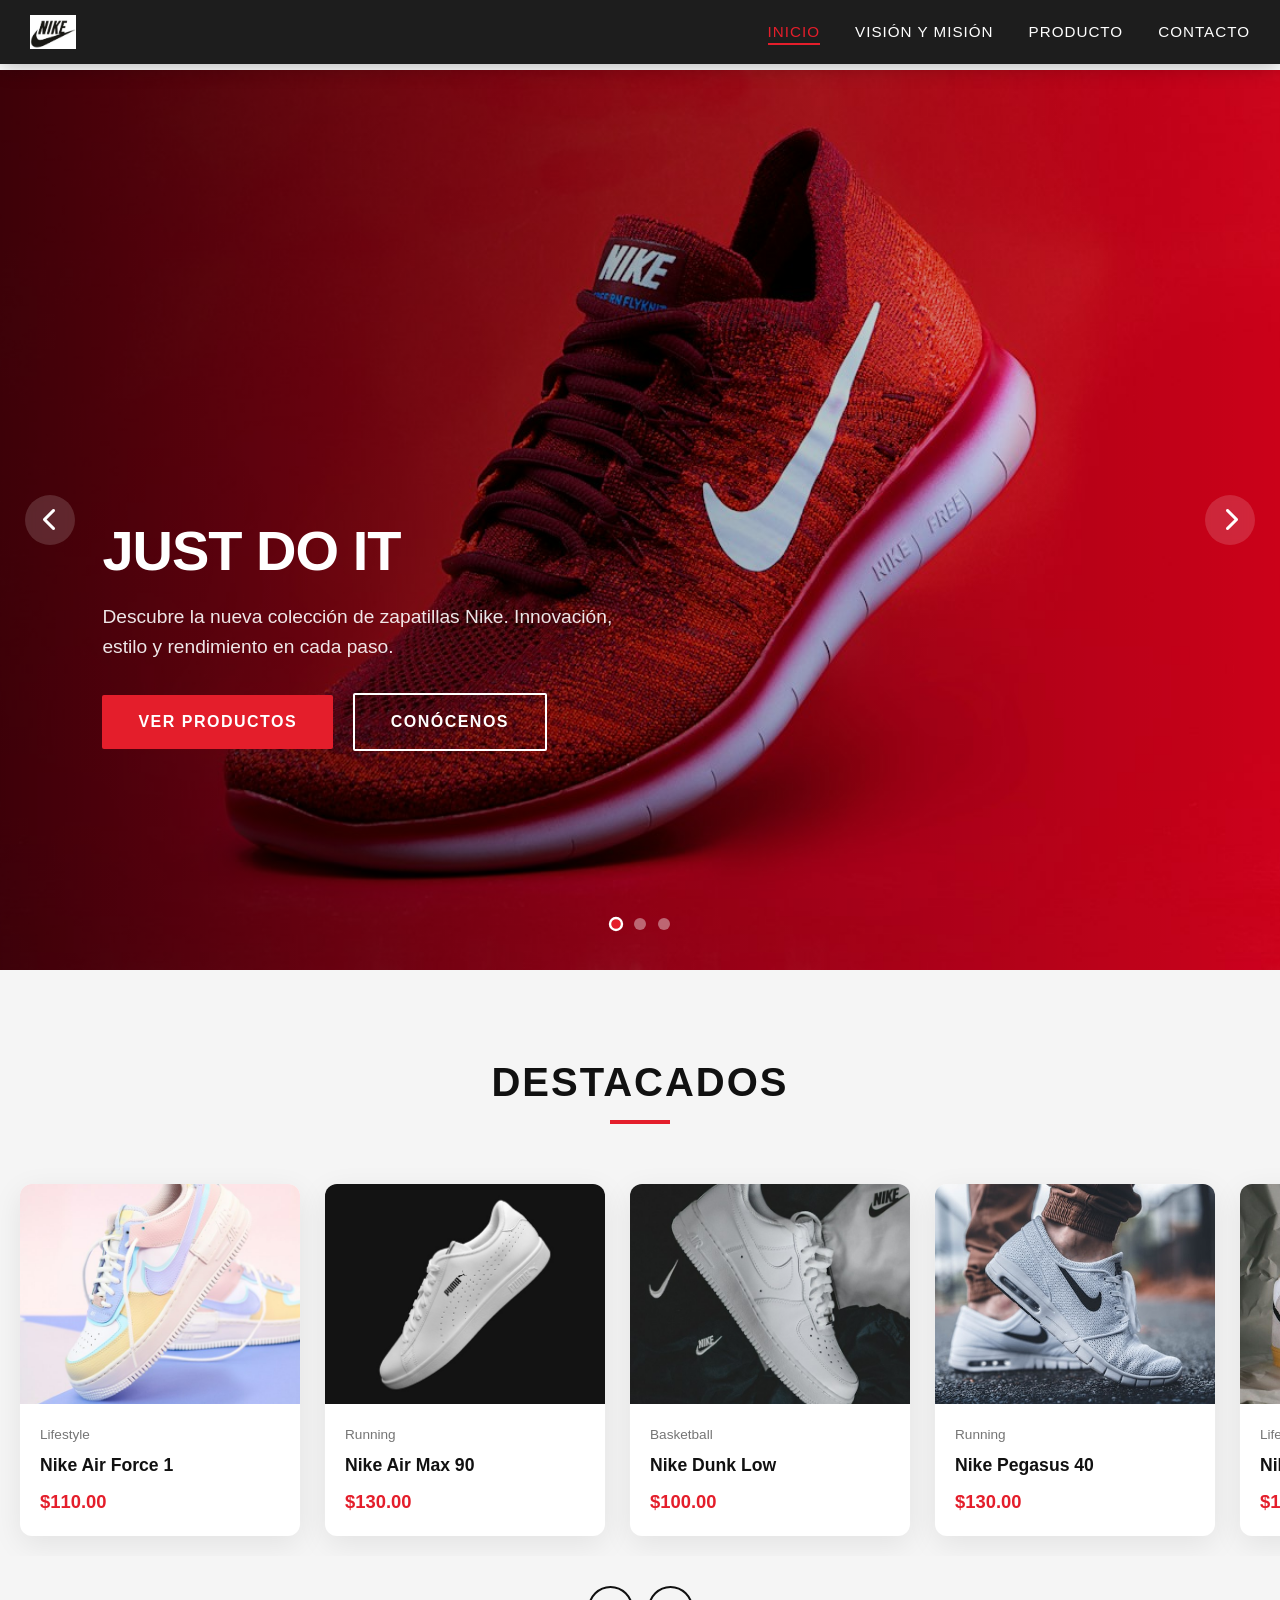
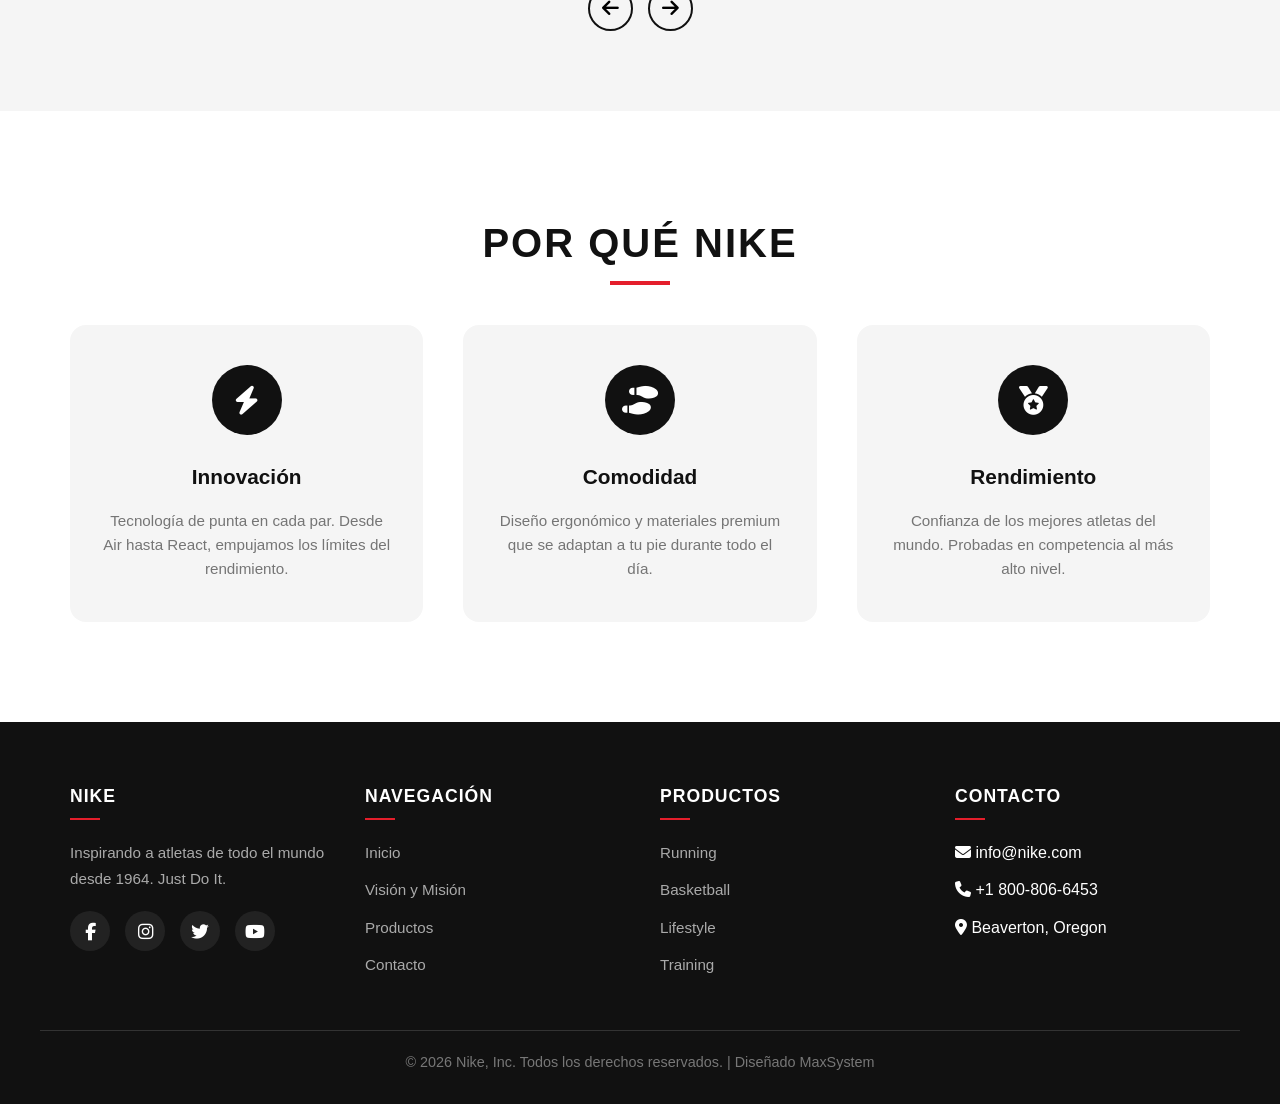
==== index.html @ 15cbea30 "Add files via upload" ====
<!DOCTYPE html>
<html lang="es">
<head>
    <meta charset="UTF-8">
    <meta name="viewport" content="width=device-width, initial-scale=1.0">
    <title>Nike Sneakers | Inicio</title>
    <link rel="stylesheet" href="css/styles.css">
    <link rel="stylesheet" href="https://cdnjs.cloudflare.com/ajax/libs/font-awesome/6.5.1/css/all.min.css">
</head>
<body>
    <!-- HEADER / NAV -->
    <header>
        <div class="nav-container">
            <a href="index.html" class="logo">
                <img src="img/logo.jpg" alt="Nike Logo">
            </a>
            <ul class="nav-menu">
                <li><a href="index.html" class="active">Inicio</a></li>
                <li><a href="vision.html">Visión y Misión</a></li>
                <li><a href="producto.html">Producto</a></li>
                <li><a href="contacto.html">Contacto</a></li>
            </ul>
            <div class="menu-toggle">
                <span></span>
                <span></span>
                <span></span>
            </div>
        </div>
    </header>

    <!-- HERO SLIDER -->
    <section class="hero-slider">
        <div class="slides">
            <div class="slide" style="background-image: url('img/slide1.jpg');">
                <div class="slide-content">
                    <h1>Just Do It</h1>
                    <p>Descubre la nueva colección de zapatillas Nike. Innovación, estilo y rendimiento en cada paso.</p>
                    <a href="producto.html" class="btn">Ver Productos</a>
                    <a href="vision.html" class="btn btn-outline">Conócenos</a>
                </div>
            </div>
            <div class="slide" style="background-image: url('img/slide2.jpg');">
                <div class="slide-content">
                    <h1>Air Max Revolution</h1>
                    <p>Máximo confort y diseño icónico. La tecnología Air que cambió el juego para siempre.</p>
                    <a href="producto.html" class="btn">Explorar</a>
                </div>
            </div>
            <div class="slide" style="background-image: url('img/slide3.jpg');">
                <div class="slide-content">
                    <h1>Rendimiento Elite</h1>
                    <p>Diseñadas para atletas. Construidas para superarte a ti mismo cada día.</p>
                    <a href="producto.html" class="btn">Comprar Ahora</a>
                </div>
            </div>
        </div>
        <div class="slider-arrows">
            <button class="arrow prev"><i class="fas fa-chevron-left"></i></button>
            <button class="arrow next"><i class="fas fa-chevron-right"></i></button>
        </div>
        <div class="slider-nav">
            <div class="slider-dot active"></div>
            <div class="slider-dot"></div>
            <div class="slider-dot"></div>
        </div>
    </section>

    <!-- CAROUSEL BAR -->
    <section class="carousel-section">
        <div class="section-title">
            <h2>Destacados</h2>
        </div>
        <div class="carousel-container">
            <div class="carousel-track">
                <div class="carousel-item">
                    <img src="img/product1.jpg" alt="Nike Air Force 1">
                    <div class="carousel-info">
                        <p class="category">Lifestyle</p>
                        <h3>Nike Air Force 1</h3>
                        <p class="price">$110.00</p>
                    </div>
                </div>
                <div class="carousel-item">
                    <img src="img/product2.jpg" alt="Nike Air Max">
                    <div class="carousel-info">
                        <p class="category">Running</p>
                        <h3>Nike Air Max 90</h3>
                        <p class="price">$130.00</p>
                    </div>
                </div>
                <div class="carousel-item">
                    <img src="img/product3.jpg" alt="Nike Dunk">
                    <div class="carousel-info">
                        <p class="category">Basketball</p>
                        <h3>Nike Dunk Low</h3>
                        <p class="price">$100.00</p>
                    </div>
                </div>
                <div class="carousel-item">
                    <img src="img/product4.jpg" alt="Nike Pegasus">
                    <div class="carousel-info">
                        <p class="category">Running</p>
                        <h3>Nike Pegasus 40</h3>
                        <p class="price">$130.00</p>
                    </div>
                </div>
                <div class="carousel-item">
                    <img src="img/product5.jpg" alt="Nike Blazer">
                    <div class="carousel-info">
                        <p class="category">Lifestyle</p>
                        <h3>Nike Blazer Mid</h3>
                        <p class="price">$100.00</p>
                    </div>
                </div>
                <div class="carousel-item">
                    <img src="img/product6.jpg" alt="Nike React">
                    <div class="carousel-info">
                        <p class="category">Training</p>
                        <h3>Nike React Infinity</h3>
                        <p class="price">$160.00</p>
                    </div>
                </div>
            </div>
        </div>
        <div class="carousel-controls">
            <button class="carousel-btn prev"><i class="fas fa-arrow-left"></i></button>
            <button class="carousel-btn next"><i class="fas fa-arrow-right"></i></button>
        </div>
    </section>

    <!-- FEATURES / BODY WITH TRANSITIONS -->
    <section class="features">
        <div class="section-title">
            <h2>Por qué Nike</h2>
        </div>
        <div class="features-grid">
            <div class="feature-card">
                <div class="feature-icon"><i class="fas fa-bolt"></i></div>
                <h3>Innovación</h3>
                <p>Tecnología de punta en cada par. Desde Air hasta React, empujamos los límites del rendimiento.</p>
            </div>
            <div class="feature-card">
                <div class="feature-icon"><i class="fas fa-shoe-prints"></i></div>
                <h3>Comodidad</h3>
                <p>Diseño ergonómico y materiales premium que se adaptan a tu pie durante todo el día.</p>
            </div>
            <div class="feature-card">
                <div class="feature-icon"><i class="fas fa-medal"></i></div>
                <h3>Rendimiento</h3>
                <p>Confianza de los mejores atletas del mundo. Probadas en competencia al más alto nivel.</p>
            </div>
        </div>
    </section>

    <!-- FOOTER -->
    <footer>
        <div class="footer-container">
            <div class="footer-col">
                <h4>Nike</h4>
                <p>Inspirando a atletas de todo el mundo desde 1964. Just Do It.</p>
                <div class="social-links">
                    <a href="#"><i class="fab fa-facebook-f"></i></a>
                    <a href="#"><i class="fab fa-instagram"></i></a>
                    <a href="#"><i class="fab fa-twitter"></i></a>
                    <a href="#"><i class="fab fa-youtube"></i></a>
                </div>
            </div>
            <div class="footer-col">
                <h4>Navegación</h4>
                <ul>
                    <li><a href="index.html">Inicio</a></li>
                    <li><a href="vision.html">Visión y Misión</a></li>
                    <li><a href="producto.html">Productos</a></li>
                    <li><a href="contacto.html">Contacto</a></li>
                </ul>
            </div>
            <div class="footer-col">
                <h4>Productos</h4>
                <ul>
                    <li><a href="producto.html">Running</a></li>
                    <li><a href="producto.html">Basketball</a></li>
                    <li><a href="producto.html">Lifestyle</a></li>
                    <li><a href="producto.html">Training</a></li>
                </ul>
            </div>
            <div class="footer-col">
                <h4>Contacto</h4>
                <ul>
                    <li><i class="fas fa-envelope"></i> info@nike.com</li>
                    <li><i class="fas fa-phone"></i> +1 800-806-6453</li>
                    <li><i class="fas fa-map-marker-alt"></i> Beaverton, Oregon</li>
                </ul>
            </div>
        </div>
        <div class="footer-bottom">
            <p>&copy; 2026 Nike, Inc. Todos los derechos reservados. | Diseñado MaxSystem</p>
        </div>
    </footer>

    <script src="js/main.js"></script>
</body>
</html>
---- css/styles.css ----
/* ===== RESET & BASE ===== */
* {
    margin: 0;
    padding: 0;
    box-sizing: border-box;
}

:root {
    --nike-black: #111111;
    --nike-white: #ffffff;
    --nike-red: #e41e2b;
    --nike-gray: #757575;
    --nike-light: #f5f5f5;
    --transition: all 0.4s cubic-bezier(0.25, 0.46, 0.45, 0.94);
}

html {
    scroll-behavior: smooth;
}

body {
    font-family: 'Helvetica Neue', Helvetica, Arial, sans-serif;
    background-color: var(--nike-white);
    color: var(--nike-black);
    line-height: 1.6;
    overflow-x: hidden;
}

a {
    text-decoration: none;
    color: inherit;
    transition: var(--transition);
}

img {
    max-width: 100%;
    height: auto;
    display: block;
}

/* ===== HEADER / NAV ===== */
header {
    position: fixed;
    top: 0;
    left: 0;
    width: 100%;
    background: rgba(17, 17, 17, 0.95);
    backdrop-filter: blur(10px);
    z-index: 1000;
    transition: var(--transition);
    box-shadow: 0 2px 20px rgba(0,0,0,0.3);
}

header.scrolled {
    background: rgba(17, 17, 17, 0.98);
    padding: 5px 0;
}

.nav-container {
    max-width: 1400px;
    margin: 0 auto;
    display: flex;
    justify-content: space-between;
    align-items: center;
    padding: 15px 30px;
}

.logo {
    display: flex;
    align-items: center;
    gap: 10px;
}

.logo img {
    height: 34px;
    width: auto;
    display: block;
    object-fit: contain;
    filter: none;
    background: transparent;
}

.logo span {
    color: var(--nike-white);
    font-size: 1.4rem;
    font-weight: 700;
    letter-spacing: 2px;
    text-transform: uppercase;
}

.nav-menu {
    display: flex;
    list-style: none;
    gap: 35px;
}

.nav-menu a {
    color: var(--nike-white);
    font-size: 0.95rem;
    font-weight: 500;
    letter-spacing: 1px;
    text-transform: uppercase;
    position: relative;
    padding: 5px 0;
}

.nav-menu a::after {
    content: '';
    position: absolute;
    bottom: 0;
    left: 0;
    width: 0;
    height: 2px;
    background: var(--nike-red);
    transition: var(--transition);
}

.nav-menu a:hover::after,
.nav-menu a.active::after {
    width: 100%;
}

.nav-menu a:hover,
.nav-menu a.active {
    color: var(--nike-red);
}

.menu-toggle {
    display: none;
    flex-direction: column;
    cursor: pointer;
    gap: 5px;
}

.menu-toggle span {
    width: 25px;
    height: 3px;
    background: var(--nike-white);
    transition: var(--transition);
}

/* ===== HERO SLIDER ===== */
.hero-slider {
    position: relative;
    height: 100vh;
    min-height: 600px;
    overflow: hidden;
    margin-top: 70px;
}

.slides {
    display: flex;
    height: 100%;
    transition: transform 0.8s cubic-bezier(0.77, 0, 0.175, 1);
}

.slide {
    min-width: 100%;
    height: 100%;
    position: relative;
    background-size: cover;
    background-position: center;
}

.slide::before {
    content: '';
    position: absolute;
    inset: 0;
    background: linear-gradient(to right, rgba(0,0,0,0.7) 0%, rgba(0,0,0,0.3) 50%, transparent 100%);
}

.slide-content {
    position: absolute;
    top: 50%;
    left: 8%;
    transform: translateY(-50%);
    color: var(--nike-white);
    max-width: 550px;
    z-index: 2;
    opacity: 0;
    animation: fadeInUp 1s ease forwards 0.5s;
}

.slide-content h1 {
    font-size: 3.5rem;
    font-weight: 900;
    line-height: 1.1;
    margin-bottom: 20px;
    text-transform: uppercase;
    letter-spacing: -1px;
}

.slide-content p {
    font-size: 1.2rem;
    margin-bottom: 30px;
    opacity: 0.9;
}

.btn {
    display: inline-block;
    padding: 14px 36px;
    background: var(--nike-red);
    color: var(--nike-white);
    font-weight: 700;
    text-transform: uppercase;
    letter-spacing: 1.5px;
    border: none;
    cursor: pointer;
    transition: var(--transition);
    border-radius: 2px;
}

.btn:hover {
    background: #c41a24;
    transform: translateY(-3px);
    box-shadow: 0 10px 25px rgba(228, 30, 43, 0.4);
}

.btn-outline {
    background: transparent;
    border: 2px solid var(--nike-white);
    margin-left: 15px;
}

.btn-outline:hover {
    background: var(--nike-white);
    color: var(--nike-black);
}

.slider-nav {
    position: absolute;
    bottom: 40px;
    left: 50%;
    transform: translateX(-50%);
    display: flex;
    gap: 12px;
    z-index: 10;
}

.slider-dot {
    width: 12px;
    height: 12px;
    border-radius: 50%;
    background: rgba(255,255,255,0.4);
    border: 2px solid transparent;
    cursor: pointer;
    transition: var(--transition);
}

.slider-dot.active {
    background: var(--nike-red);
    border-color: var(--nike-white);
    transform: scale(1.2);
}

.slider-arrows {
    position: absolute;
    top: 50%;
    width: 100%;
    display: flex;
    justify-content: space-between;
    padding: 0 25px;
    transform: translateY(-50%);
    z-index: 10;
}

.arrow {
    width: 50px;
    height: 50px;
    background: rgba(255,255,255,0.15);
    border: none;
    color: white;
    font-size: 1.5rem;
    cursor: pointer;
    border-radius: 50%;
    transition: var(--transition);
    backdrop-filter: blur(5px);
}

.arrow:hover {
    background: var(--nike-red);
}

/* ===== CAROUSEL BAR (PRODUCTS) ===== */
.carousel-section {
    padding: 80px 0;
    background: var(--nike-light);
}

.section-title {
    text-align: center;
    margin-bottom: 50px;
}

.section-title h2 {
    font-size: 2.5rem;
    font-weight: 800;
    text-transform: uppercase;
    letter-spacing: 2px;
    position: relative;
    display: inline-block;
}

.section-title h2::after {
    content: '';
    position: absolute;
    bottom: -10px;
    left: 50%;
    transform: translateX(-50%);
    width: 60px;
    height: 4px;
    background: var(--nike-red);
}

.carousel-container {
    max-width: 1300px;
    margin: 0 auto;
    position: relative;
    overflow: hidden;
    padding: 0 20px;
}

.carousel-track {
    display: flex;
    gap: 25px;
    transition: transform 0.5s ease;
    padding: 20px 0;
}

.carousel-item {
    min-width: 280px;
    background: var(--nike-white);
    border-radius: 12px;
    overflow: hidden;
    box-shadow: 0 8px 30px rgba(0,0,0,0.08);
    transition: var(--transition);
    cursor: pointer;
}

.carousel-item:hover {
    transform: translateY(-12px);
    box-shadow: 0 20px 40px rgba(0,0,0,0.15);
}

.carousel-item img {
    width: 100%;
    height: 220px;
    object-fit: cover;
    transition: var(--transition);
}

.carousel-item:hover img {
    transform: scale(1.05);
}

.carousel-info {
    padding: 20px;
}

.carousel-info h3 {
    font-size: 1.1rem;
    font-weight: 700;
    margin-bottom: 8px;
}

.carousel-info .price {
    color: var(--nike-red);
    font-weight: 700;
    font-size: 1.15rem;
}

.carousel-info .category {
    color: var(--nike-gray);
    font-size: 0.85rem;
    margin-bottom: 5px;
}

.carousel-controls {
    display: flex;
    justify-content: center;
    gap: 15px;
    margin-top: 30px;
}

.carousel-btn {
    width: 45px;
    height: 45px;
    border-radius: 50%;
    border: 2px solid var(--nike-black);
    background: transparent;
    font-size: 1.2rem;
    cursor: pointer;
    transition: var(--transition);
}

.carousel-btn:hover {
    background: var(--nike-black);
    color: var(--nike-white);
}

/* ===== BODY / FEATURES WITH TRANSITIONS ===== */
.features {
    padding: 100px 0;
    background: var(--nike-white);
}

.features-grid {
    max-width: 1200px;
    margin: 0 auto;
    display: grid;
    grid-template-columns: repeat(auto-fit, minmax(300px, 1fr));
    gap: 40px;
    padding: 0 30px;
}

.feature-card {
    text-align: center;
    padding: 40px 30px;
    border-radius: 16px;
    background: var(--nike-light);
    transition: var(--transition);
    opacity: 0;
    transform: translateY(40px);
}

.feature-card.visible {
    opacity: 1;
    transform: translateY(0);
}

.feature-card:hover {
    transform: translateY(-8px);
    box-shadow: 0 15px 35px rgba(0,0,0,0.1);
}

.feature-icon {
    width: 70px;
    height: 70px;
    margin: 0 auto 25px;
    background: var(--nike-black);
    border-radius: 50%;
    display: flex;
    align-items: center;
    justify-content: center;
    font-size: 1.8rem;
    color: var(--nike-white);
}

.feature-card h3 {
    font-size: 1.3rem;
    margin-bottom: 15px;
    font-weight: 700;
}

.feature-card p {
    color: var(--nike-gray);
    font-size: 0.95rem;
}

/* ===== PAGE CONTENT SECTIONS ===== */
.page-hero {
    height: 40vh;
    min-height: 300px;
    background: linear-gradient(rgba(0,0,0,0.6), rgba(0,0,0,0.6)), url('../img/about.jpg') center/cover;
    display: flex;
    align-items: center;
    justify-content: center;
    margin-top: 70px;
    color: white;
    text-align: center;
}

.page-hero h1 {
    font-size: 3rem;
    font-weight: 900;
    text-transform: uppercase;
    letter-spacing: 3px;
    animation: fadeInUp 0.8s ease;
}

.content-section {
    max-width: 1100px;
    margin: 0 auto;
    padding: 80px 30px;
}

.content-section h2 {
    font-size: 2rem;
    margin-bottom: 25px;
    position: relative;
    padding-bottom: 15px;
}

.content-section h2::after {
    content: '';
    position: absolute;
    bottom: 0;
    left: 0;
    width: 50px;
    height: 3px;
    background: var(--nike-red);
}

.content-section p {
    margin-bottom: 20px;
    color: #333;
    font-size: 1.05rem;
}

.vision-mission {
    display: grid;
    grid-template-columns: 1fr 1fr;
    gap: 50px;
    margin-top: 40px;
}

.vm-card {
    background: var(--nike-light);
    padding: 40px;
    border-radius: 12px;
    transition: var(--transition);
    border-left: 5px solid var(--nike-red);
}

.vm-card:hover {
    transform: translateY(-5px);
    box-shadow: 0 15px 30px rgba(0,0,0,0.1);
}

.vm-card h3 {
    font-size: 1.5rem;
    margin-bottom: 20px;
    color: var(--nike-black);
}

/* ===== PRODUCTS PAGE ===== */
.products-grid {
    display: grid;
    grid-template-columns: repeat(auto-fill, minmax(280px, 1fr));
    gap: 30px;
    margin-top: 40px;
}

.product-card {
    background: white;
    border-radius: 12px;
    overflow: hidden;
    box-shadow: 0 5px 20px rgba(0,0,0,0.08);
    transition: var(--transition);
    opacity: 0;
    transform: scale(0.95);
}

.product-card.visible {
    opacity: 1;
    transform: scale(1);
}

.product-card:hover {
    transform: translateY(-10px);
    box-shadow: 0 20px 40px rgba(0,0,0,0.12);
}

.product-card img {
    width: 100%;
    height: 250px;
    object-fit: cover;
    transition: var(--transition);
}

.product-card:hover img {
    transform: scale(1.08);
}

.product-details {
    padding: 20px;
}

.product-details h3 {
    font-size: 1.15rem;
    margin-bottom: 8px;
}

.product-details .price {
    color: var(--nike-red);
    font-weight: 700;
    font-size: 1.2rem;
    margin-bottom: 12px;
}

.product-details .btn {
    width: 100%;
    text-align: center;
    padding: 12px;
    font-size: 0.9rem;
}

/* ===== CONTACT PAGE ===== */
.contact-grid {
    display: grid;
    grid-template-columns: 1fr 1fr;
    gap: 50px;
    margin-top: 40px;
}

.contact-form {
    background: var(--nike-light);
    padding: 40px;
    border-radius: 12px;
}

.form-group {
    margin-bottom: 20px;
}

.form-group label {
    display: block;
    margin-bottom: 8px;
    font-weight: 600;
    font-size: 0.9rem;
}

.form-group input,
.form-group textarea {
    width: 100%;
    padding: 14px;
    border: 1px solid #ddd;
    border-radius: 6px;
    font-size: 1rem;
    transition: var(--transition);
    font-family: inherit;
}

.form-group input:focus,
.form-group textarea:focus {
    outline: none;
    border-color: var(--nike-red);
    box-shadow: 0 0 0 3px rgba(228, 30, 43, 0.15);
}

.contact-info {
    display: flex;
    flex-direction: column;
    gap: 30px;
}

.info-item {
    display: flex;
    align-items: flex-start;
    gap: 20px;
}

.info-icon {
    width: 50px;
    height: 50px;
    background: var(--nike-black);
    color: white;
    border-radius: 50%;
    display: flex;
    align-items: center;
    justify-content: center;
    font-size: 1.3rem;
    flex-shrink: 0;
}

.info-item h4 {
    margin-bottom: 5px;
}

.info-item p {
    color: var(--nike-gray);
    margin: 0;
}

/* ===== FOOTER ===== */
footer {
    background: var(--nike-black);
    color: var(--nike-white);
    padding: 60px 0 30px;
}

.footer-container {
    max-width: 1200px;
    margin: 0 auto;
    display: grid;
    grid-template-columns: repeat(auto-fit, minmax(220px, 1fr));
    gap: 40px;
    padding: 0 30px;
}

.footer-col h4 {
    font-size: 1.1rem;
    margin-bottom: 20px;
    text-transform: uppercase;
    letter-spacing: 1px;
    position: relative;
    padding-bottom: 10px;
}

.footer-col h4::after {
    content: '';
    position: absolute;
    bottom: 0;
    left: 0;
    width: 30px;
    height: 2px;
    background: var(--nike-red);
}

.footer-col ul {
    list-style: none;
}

.footer-col ul li {
    margin-bottom: 12px;
}

.footer-col ul a {
    color: #aaa;
    font-size: 0.95rem;
    transition: var(--transition);
}

.footer-col ul a:hover {
    color: var(--nike-red);
    padding-left: 5px;
}

.footer-col p {
    color: #aaa;
    font-size: 0.95rem;
    line-height: 1.7;
}

.social-links {
    display: flex;
    gap: 15px;
    margin-top: 20px;
}

.social-links a {
    width: 40px;
    height: 40px;
    background: #222;
    border-radius: 50%;
    display: flex;
    align-items: center;
    justify-content: center;
    transition: var(--transition);
    font-size: 1.1rem;
}

.social-links a:hover {
    background: var(--nike-red);
    transform: translateY(-3px);
}

.footer-bottom {
    max-width: 1200px;
    margin: 40px auto 0;
    padding: 20px 30px 0;
    border-top: 1px solid #333;
    text-align: center;
    color: #777;
    font-size: 0.9rem;
}

/* ===== ANIMATIONS ===== */
@keyframes fadeInUp {
    from {
        opacity: 0;
        transform: translateY(30px);
    }
    to {
        opacity: 1;
        transform: translateY(0);
    }
}

@keyframes fadeIn {
    from { opacity: 0; }
    to { opacity: 1; }
}

/* ===== RESPONSIVE ===== */
@media (max-width: 900px) {
    .nav-menu {
        position: fixed;
        top: 70px;
        left: -100%;
        width: 100%;
        height: calc(100vh - 70px);
        background: var(--nike-black);
        flex-direction: column;
        align-items: center;
        justify-content: center;
        gap: 40px;
        transition: var(--transition);
    }

    .nav-menu.active {
        left: 0;
    }

    .menu-toggle {
        display: flex;
    }

    .slide-content h1 {
        font-size: 2.2rem;
    }

    .vision-mission,
    .contact-grid {
        grid-template-columns: 1fr;
    }

    .carousel-item {
        min-width: 240px;
    }
}

@media (max-width: 600px) {
    .slide-content {
        left: 5%;
        max-width: 90%;
    }

    .slide-content h1 {
        font-size: 1.8rem;
    }

    .btn-outline {
        margin-left: 0;
        margin-top: 10px;
        display: block;
        text-align: center;
    }

    .page-hero h1 {
        font-size: 2rem;
    }
}
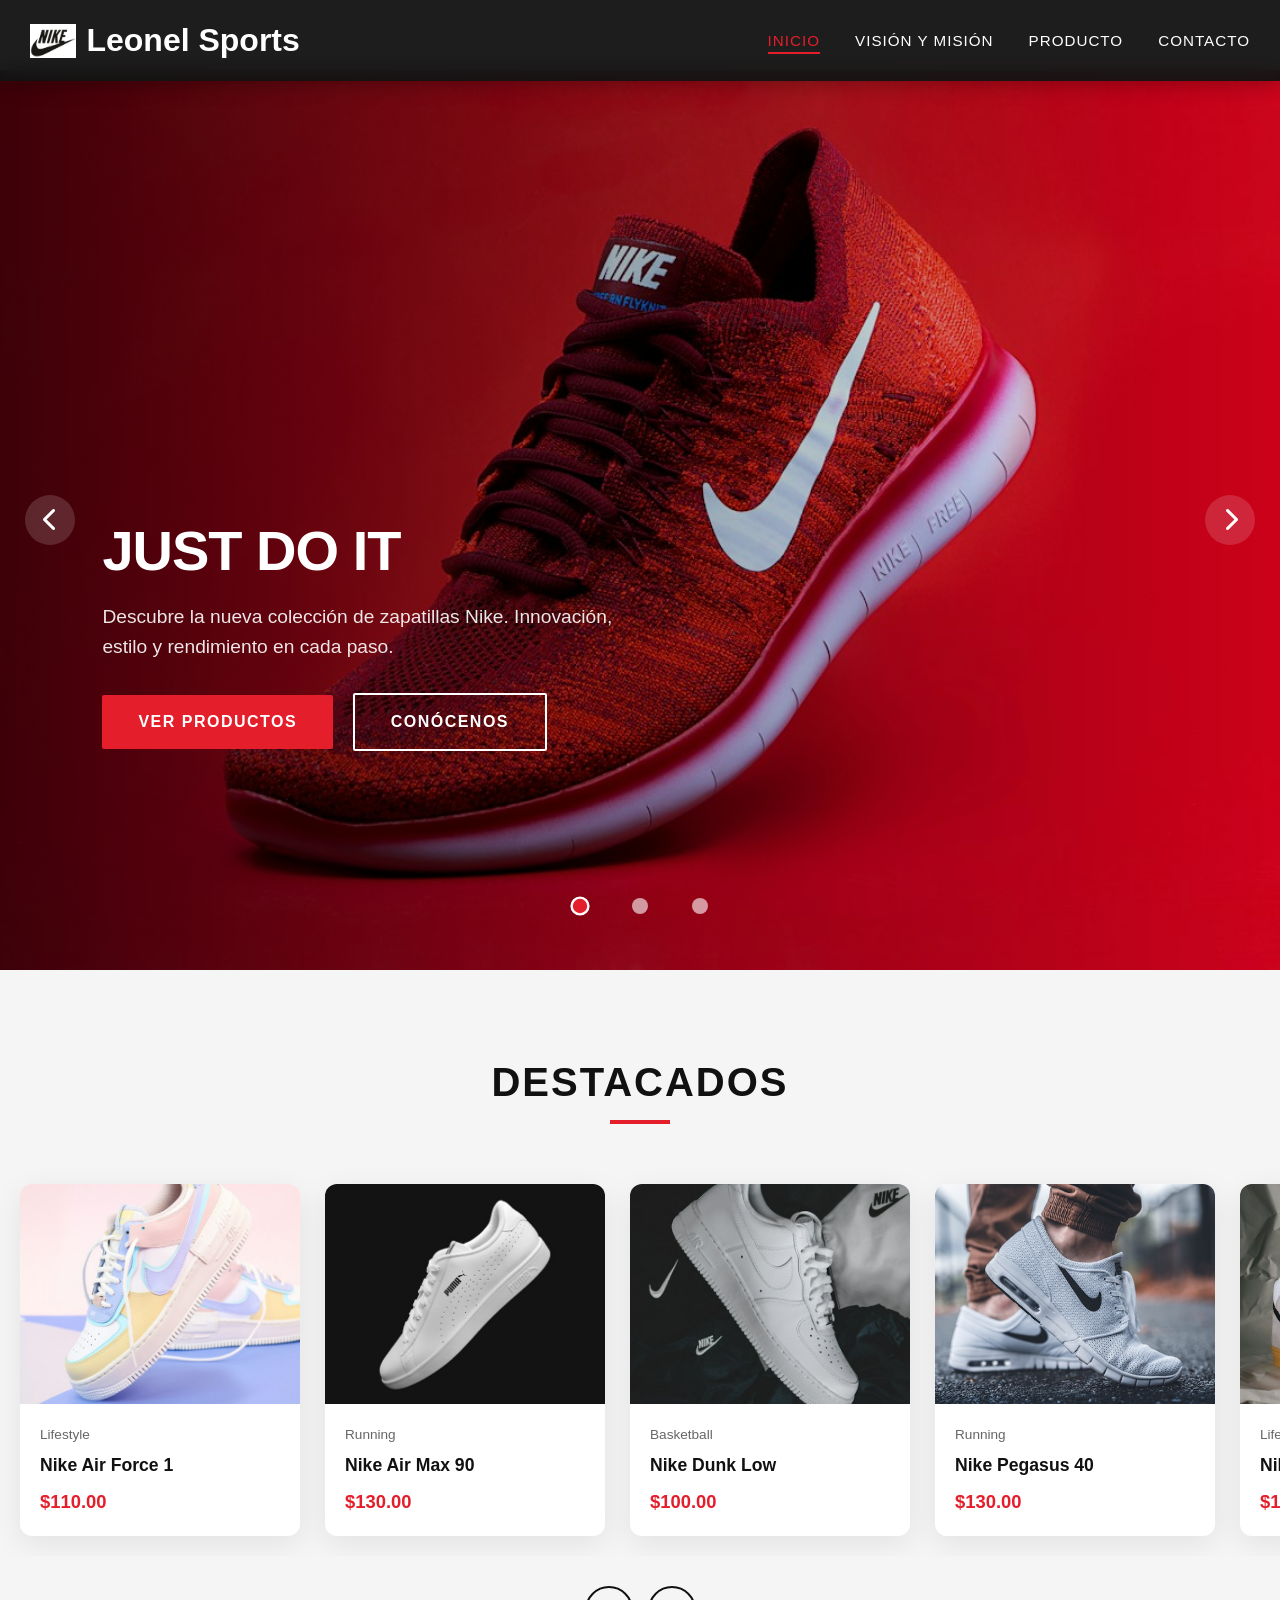
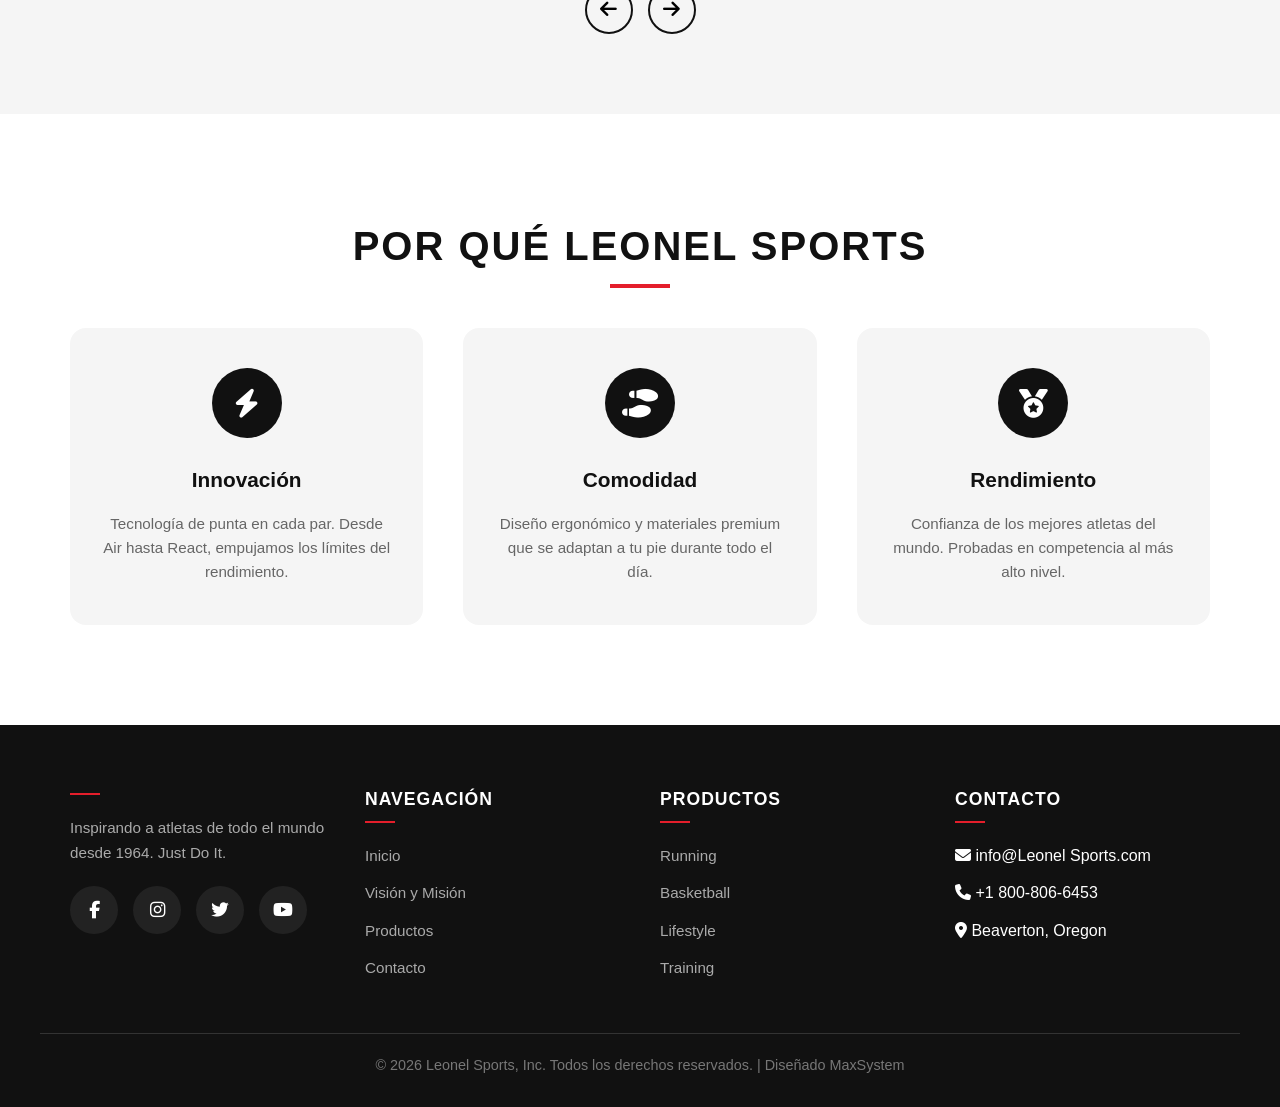
==== commit ee46e8ee: "Update branding from Nike to Leonel Sports" ====
--- a/index.html
+++ b/index.html
@@ -4,6 +4,9 @@
     <meta charset="UTF-8">
     <meta name="viewport" content="width=device-width, initial-scale=1.0">
     <title>Nike Sneakers | Inicio</title>
+    <meta name="description" content="Descubre zapatillas Nike para running, lifestyle y entrenamiento. Explora modelos destacados y conoce nuestra colección.">
+    <link rel="preload" as="image" href="img/slide1.jpg" fetchpriority="high">
+    <link rel="preconnect" href="https://cdnjs.cloudflare.com" crossorigin>
     <link rel="stylesheet" href="css/styles.css">
     <link rel="stylesheet" href="https://cdnjs.cloudflare.com/ajax/libs/font-awesome/6.5.1/css/all.min.css">
 </head>
@@ -12,24 +15,28 @@
     <header>
         <div class="nav-container">
             <a href="index.html" class="logo">
-                <img src="img/logo.jpg" alt="Nike Logo">
+            <img src="img/logo.jpg" alt="Nike Logo">
+            <h1 style="color: white;"> Leonel Sports</h1>
             </a>
-            <ul class="nav-menu">
+            <nav aria-label="Navegación principal">
+            <ul class="nav-menu" id="nav-menu">
                 <li><a href="index.html" class="active">Inicio</a></li>
                 <li><a href="vision.html">Visión y Misión</a></li>
                 <li><a href="producto.html">Producto</a></li>
                 <li><a href="contacto.html">Contacto</a></li>
             </ul>
-            <div class="menu-toggle">
+            </nav>
+            <button type="button" class="menu-toggle" aria-label="Abrir menú" aria-expanded="false" aria-controls="nav-menu">
                 <span></span>
                 <span></span>
                 <span></span>
-            </div>
+            </button>
         </div>
     </header>
 
     <!-- HERO SLIDER -->
-    <section class="hero-slider">
+    <main>
+    <section class="hero-slider" aria-label="Promociones destacadas">
         <div class="slides">
             <div class="slide" style="background-image: url('img/slide1.jpg');">
                 <div class="slide-content">
@@ -55,13 +62,13 @@
             </div>
         </div>
         <div class="slider-arrows">
-            <button class="arrow prev"><i class="fas fa-chevron-left"></i></button>
-            <button class="arrow next"><i class="fas fa-chevron-right"></i></button>
+            <button type="button" class="arrow prev" aria-label="Promoción anterior"><i class="fas fa-chevron-left" aria-hidden="true"></i></button>
+            <button type="button" class="arrow next" aria-label="Promoción siguiente"><i class="fas fa-chevron-right" aria-hidden="true"></i></button>
         </div>
         <div class="slider-nav">
-            <div class="slider-dot active"></div>
-            <div class="slider-dot"></div>
-            <div class="slider-dot"></div>
+            <button type="button" class="slider-dot active" aria-label="Mostrar promoción 1" aria-current="true"></button>
+            <button type="button" class="slider-dot" aria-label="Mostrar promoción 2"></button>
+            <button type="button" class="slider-dot" aria-label="Mostrar promoción 3"></button>
         </div>
     </section>
 
@@ -73,7 +80,7 @@
         <div class="carousel-container">
             <div class="carousel-track">
                 <div class="carousel-item">
-                    <img src="img/product1.jpg" alt="Nike Air Force 1">
+                    <img src="img/product1.jpg" alt="Nike Air Force 1" loading="lazy" decoding="async">
                     <div class="carousel-info">
                         <p class="category">Lifestyle</p>
                         <h3>Nike Air Force 1</h3>
@@ -81,7 +88,7 @@
                     </div>
                 </div>
                 <div class="carousel-item">
-                    <img src="img/product2.jpg" alt="Nike Air Max">
+                    <img src="img/product2.jpg" alt="Nike Air Max" loading="lazy" decoding="async">
                     <div class="carousel-info">
                         <p class="category">Running</p>
                         <h3>Nike Air Max 90</h3>
@@ -89,7 +96,7 @@
                     </div>
                 </div>
                 <div class="carousel-item">
-                    <img src="img/product3.jpg" alt="Nike Dunk">
+                    <img src="img/product3.jpg" alt="Nike Dunk" loading="lazy" decoding="async">
                     <div class="carousel-info">
                         <p class="category">Basketball</p>
                         <h3>Nike Dunk Low</h3>
@@ -97,7 +104,7 @@
                     </div>
                 </div>
                 <div class="carousel-item">
-                    <img src="img/product4.jpg" alt="Nike Pegasus">
+                    <img src="img/product4.jpg" alt="Nike Pegasus" loading="lazy" decoding="async">
                     <div class="carousel-info">
                         <p class="category">Running</p>
                         <h3>Nike Pegasus 40</h3>
@@ -105,7 +112,7 @@
                     </div>
                 </div>
                 <div class="carousel-item">
-                    <img src="img/product5.jpg" alt="Nike Blazer">
+                    <img src="img/product5.jpg" alt="Nike Blazer" loading="lazy" decoding="async">
                     <div class="carousel-info">
                         <p class="category">Lifestyle</p>
                         <h3>Nike Blazer Mid</h3>
@@ -113,7 +120,7 @@
                     </div>
                 </div>
                 <div class="carousel-item">
-                    <img src="img/product6.jpg" alt="Nike React">
+                    <img src="img/product6.jpg" alt="Nike React" loading="lazy" decoding="async">
                     <div class="carousel-info">
                         <p class="category">Training</p>
                         <h3>Nike React Infinity</h3>
@@ -123,15 +130,15 @@
             </div>
         </div>
         <div class="carousel-controls">
-            <button class="carousel-btn prev"><i class="fas fa-arrow-left"></i></button>
-            <button class="carousel-btn next"><i class="fas fa-arrow-right"></i></button>
+            <button type="button" class="carousel-btn prev" aria-label="Productos anteriores"><i class="fas fa-arrow-left" aria-hidden="true"></i></button>
+            <button type="button" class="carousel-btn next" aria-label="Productos siguientes"><i class="fas fa-arrow-right" aria-hidden="true"></i></button>
         </div>
     </section>
 
     <!-- FEATURES / BODY WITH TRANSITIONS -->
     <section class="features">
         <div class="section-title">
-            <h2>Por qué Nike</h2>
+            <h2>Por qué Leonel Sports</h2>
         </div>
         <div class="features-grid">
             <div class="feature-card">
@@ -151,18 +158,19 @@
             </div>
         </div>
     </section>
+    </main>
 
     <!-- FOOTER -->
     <footer>
         <div class="footer-container">
             <div class="footer-col">
-                <h4>Nike</h4>
+                <h4></h4>
                 <p>Inspirando a atletas de todo el mundo desde 1964. Just Do It.</p>
                 <div class="social-links">
-                    <a href="#"><i class="fab fa-facebook-f"></i></a>
-                    <a href="#"><i class="fab fa-instagram"></i></a>
-                    <a href="#"><i class="fab fa-twitter"></i></a>
-                    <a href="#"><i class="fab fa-youtube"></i></a>
+                    <a href="https://www.facebook.com/nike" aria-label="Nike en Facebook" target="_blank" rel="noopener noreferrer"><i class="fab fa-facebook-f" aria-hidden="true"></i></a>
+                    <a href="https://www.instagram.com/nike/" aria-label="Nike en Instagram" target="_blank" rel="noopener noreferrer"><i class="fab fa-instagram" aria-hidden="true"></i></a>
+                    <a href="https://x.com/Nike" aria-label="Nike en X" target="_blank" rel="noopener noreferrer"><i class="fab fa-twitter" aria-hidden="true"></i></a>
+                    <a href="https://www.youtube.com/user/nike" aria-label="Nike en YouTube" target="_blank" rel="noopener noreferrer"><i class="fab fa-youtube" aria-hidden="true"></i></a>
                 </div>
             </div>
             <div class="footer-col">
@@ -186,17 +194,18 @@
             <div class="footer-col">
                 <h4>Contacto</h4>
                 <ul>
-                    <li><i class="fas fa-envelope"></i> info@nike.com</li>
+                    <li><i class="fas fa-envelope"></i> info@Leonel Sports.com</li>
                     <li><i class="fas fa-phone"></i> +1 800-806-6453</li>
                     <li><i class="fas fa-map-marker-alt"></i> Beaverton, Oregon</li>
                 </ul>
             </div>
         </div>
         <div class="footer-bottom">
-            <p>&copy; 2026 Nike, Inc. Todos los derechos reservados. | Diseñado MaxSystem</p>
+            <p>&copy; 2026 Leonel Sports, Inc. Todos los derechos reservados. | Diseñado MaxSystem</p>
         </div>
     </footer>
 
     <script src="js/main.js"></script>
 </body>
 </html>
+
--- a/css/styles.css
+++ b/css/styles.css
@@ -9,7 +9,7 @@
     --nike-black: #111111;
     --nike-white: #ffffff;
     --nike-red: #e41e2b;
-    --nike-gray: #757575;
+    --nike-gray: #666666;
     --nike-light: #f5f5f5;
     --transition: all 0.4s cubic-bezier(0.25, 0.46, 0.45, 0.94);
 }
@@ -128,6 +128,13 @@
 .menu-toggle {
     display: none;
     flex-direction: column;
+    align-items: center;
+    justify-content: center;
+    width: 44px;
+    height: 44px;
+    padding: 0;
+    border: 0;
+    background: transparent;
     cursor: pointer;
     gap: 5px;
 }
@@ -238,16 +245,27 @@
 }
 
 .slider-dot {
+    display: grid;
+    place-items: center;
+    width: 48px;
+    height: 48px;
+    border-radius: 50%;
+    background: transparent;
+    border: 0;
+    cursor: pointer;
+}
+
+.slider-dot::before {
+    content: '';
     width: 12px;
     height: 12px;
     border-radius: 50%;
-    background: rgba(255,255,255,0.4);
+    background: rgba(255,255,255,0.6);
     border: 2px solid transparent;
-    cursor: pointer;
-    transition: var(--transition);
-}
-
-.slider-dot.active {
+    transition: var(--transition);
+}
+
+.slider-dot.active::before {
     background: var(--nike-red);
     border-color: var(--nike-white);
     transform: scale(1.2);
@@ -383,8 +401,8 @@
 }
 
 .carousel-btn {
-    width: 45px;
-    height: 45px;
+    width: 48px;
+    height: 48px;
     border-radius: 50%;
     border: 2px solid var(--nike-black);
     background: transparent;
@@ -396,6 +414,11 @@
 .carousel-btn:hover {
     background: var(--nike-black);
     color: var(--nike-white);
+}
+
+:where(a, button, input, textarea):focus-visible {
+    outline: 3px solid #1769e0;
+    outline-offset: 3px;
 }
 
 /* ===== BODY / FEATURES WITH TRANSITIONS ===== */
@@ -739,8 +762,8 @@
 }
 
 .social-links a {
-    width: 40px;
-    height: 40px;
+    width: 48px;
+    height: 48px;
     background: #222;
     border-radius: 50%;
     display: flex;
@@ -841,3 +864,15 @@
         font-size: 2rem;
     }
 }
+
+@media (prefers-reduced-motion: reduce) {
+    *,
+    *::before,
+    *::after {
+        scroll-behavior: auto !important;
+        animation-duration: 0.01ms !important;
+        animation-iteration-count: 1 !important;
+        transition-duration: 0.01ms !important;
+    }
+}
+
